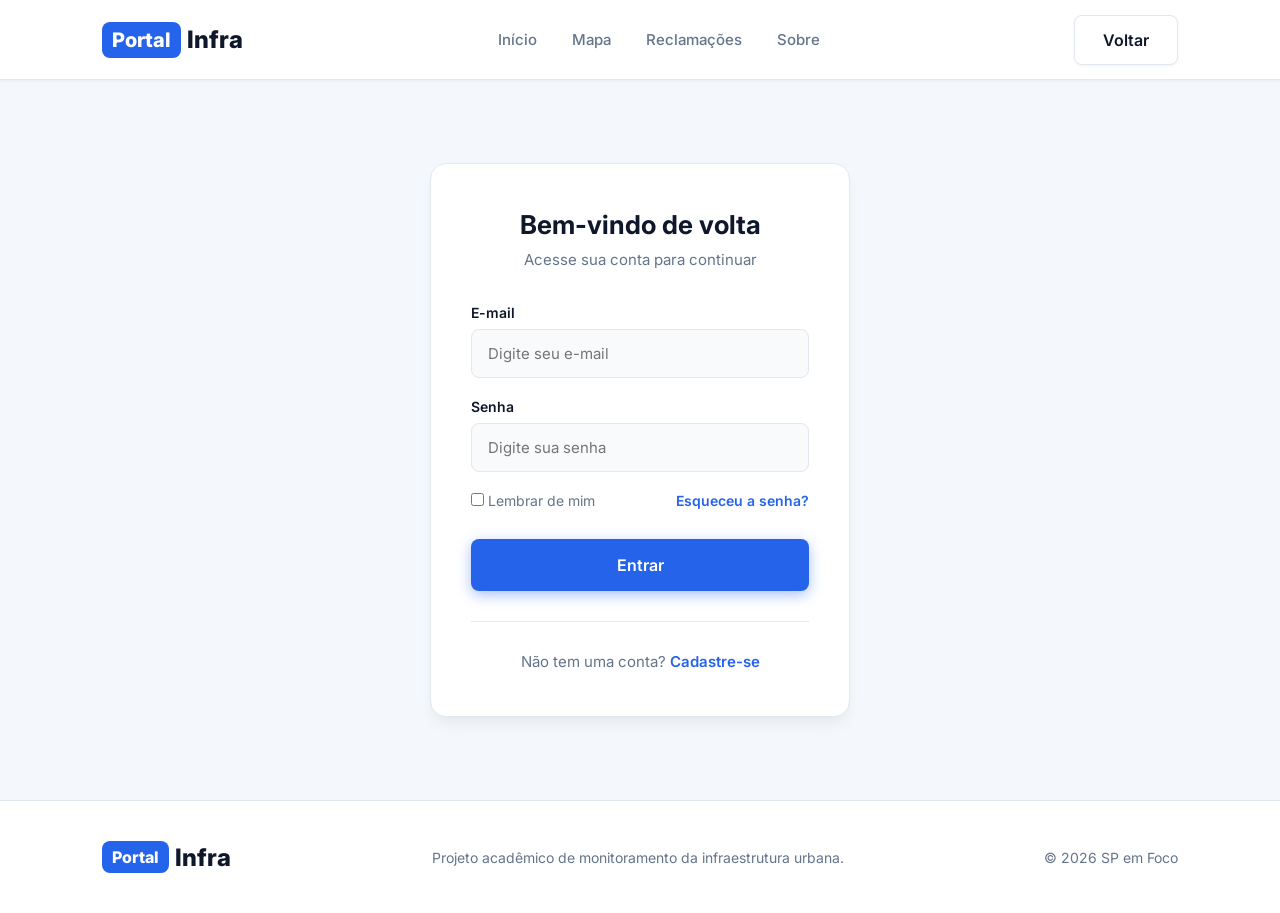
==== login.html @ 856a8494 "adiciona fonte inter e melhora de estrutura visual" ====
<!doctype html>
<html lang="pt-br">
  <head>
    <meta charset="UTF-8" />
    <meta name="viewport" content="width=device-width, initial-scale=1.0" />
    <title>Entrar - Portal Infra</title>

    <!-- Adicionando a fonte moderna Inter -->
    <link rel="preconnect" href="https://fonts.googleapis.com" />
    <link rel="preconnect" href="https://fonts.gstatic.com" crossorigin />
    <link
      href="https://fonts.googleapis.com/css2?family=Inter:wght@400;500;600;700;800&display=swap"
      rel="stylesheet"
    />

    <link rel="stylesheet" href="style.css" />
    <script src="https://code.jquery.com/jquery-3.6.0.min.js"></script>
    <script src="scriptlogin.js" defer></script>
  </head>
  <body>
    <!-- CABEÇALHO -->
    <header class="header">
      <div class="logo"><span>Portal</span> Infra</div>
      <nav>
        <a href="index.html">Início</a>
        <a href="#">Mapa</a>
        <a href="reclamacoes.html">Reclamações</a>
        <a href="#">Sobre</a>
      </nav>
      <!-- Botão Voltar (estilizado via CSS) -->
      <a href="index.html"><button class="btn-secondary">Voltar</button></a>
    </header>

    <!-- CONTEÚDO DE AUTENTICAÇÃO -->
    <main class="auth-page">
      <div class="auth-container">
        <!-- FORMULÁRIO DE LOGIN -->
        <div class="auth-card" id="form-login">
          <div class="auth-header">
            <h2>Bem-vindo de volta</h2>
            <p>Acesse sua conta para continuar</p>
          </div>

          <form action="#" method="POST" id="login-form">
            <div class="input-group">
              <label for="email">E-mail</label>
              <input
                type="email"
                id="email"
                name="email"
                placeholder="Digite seu e-mail"
                required
              />
            </div>

            <div class="input-group">
              <label for="senha">Senha</label>
              <input
                type="password"
                id="senha"
                name="senha"
                placeholder="Digite sua senha"
                required
              />
            </div>

            <div class="auth-options">
              <label>
                <input type="checkbox" name="lembrar" /> Lembrar de mim
              </label>
              <a
                href="#"
                class="forgot-password"
                onclick="
                  toggleAuth('recuperar');
                  return false;
                "
                >Esqueceu a senha?</a
              >
            </div>

            <button type="submit" class="btn-primary btn-full">Entrar</button>
          </form>

          <div class="auth-footer">
            Não tem uma conta?
            <button class="btn-link" onclick="toggleAuth('cadastro')">
              Cadastre-se
            </button>
          </div>
        </div>

        <!-- FORMULÁRIO DE CADASTRO -->
        <div class="auth-card" id="form-cadastro" style="display: none">
          <div class="auth-header">
            <h2>Crie sua conta</h2>
            <p>Junte-se a nós e ajude a melhorar a cidade</p>
          </div>

          <div id="area-verificacao" style="display: none">
            <div class="input-group">
              <label for="codigo_cad">Código de verificação</label>
              <input
                type="text"
                id="codigo_cad"
                maxlength="6"
                inputmode="numeric"
                placeholder="Digite o código recebido"
              />
            </div>

            <button
              type="submit"
              form="cadastro-form"
              id="btn-confirmar-cadastro"
              class="submit btn-primary btn-full"
            >
              Confirmar cadastro
            </button>
          </div>

          <form action="#" method="POST" id="cadastro-form">
            <div class="input-group">
              <label for="nome_cad">Nome completo</label>
              <input
                type="text"
                id="nome_cad"
                name="nome"
                placeholder="Digite seu nome"
                required
              />
            </div>

            <div class="input-group">
              <label for="email_cad">E-mail</label>
              <input
                type="email"
                id="email_cad"
                name="email"
                placeholder="Digite seu e-mail"
                required
              />
            </div>

            <div class="input-group">
              <label for="telefone_cad">Telefone</label>
              <input
                type="tel"
                id="telefone_cad"
                name="telefone"
                placeholder="(00) 00000-0000"
                maxlength="15"
                inputmode="numeric"
                autocomplete="tel-national"
                pattern="\(\d{2}\) \d{4,5}-\d{4}"
                title="Digite o DDD e o número, por exemplo (11) 98765-4321"
                required
              />
            </div>

            <div class="input-group">
              <label for="senha_cad">Senha</label>
              <input
                type="password"
                id="senha_cad"
                name="senha"
                placeholder="Crie uma senha"
                minlength="6"
                required
              />
            </div>

            <div class="input-group">
              <label for="cep_cad">CEP</label>
              <input
                type="text"
                id="cep_cad"
                name="cep"
                placeholder="00000-000"
                maxlength="9"
                inputmode="numeric"
                autocomplete="postal-code"
                required
              />
              <small id="cep-status"></small>
            </div>

            <div class="input-group">
              <label for="data_nasc">Data de Nascimento</label>
              <input
                type="date"
                id="data_nasc"
                name="dataNascimento"
                placeholder="Digite sua data de nascimento"
                required
              />
            </div>

            <div class="input-row">
              <div class="input-group">
                <label for="logradouro_cad">Rua</label>
                <input
                  type="text"
                  id="logradouro_cad"
                  name="logradouro"
                  placeholder="Rua / Avenida"
                  required
                />
              </div>
              <div class="input-group">
                <label for="numero_cad">Número</label>
                <input
                  type="text"
                  id="numero_cad"
                  name="numero"
                  placeholder="Nº"
                  required
                />
              </div>
            </div>

            <div class="input-group">
              <label for="complemento_cad">Complemento</label>
              <input
                type="text"
                id="complemento_cad"
                name="complemento"
                placeholder="Apto, bloco (opcional)"
              />
            </div>

            <div class="input-group">
              <label for="bairro_cad">Bairro</label>
              <input
                type="text"
                id="bairro_cad"
                name="bairro"
                placeholder="Bairro"
                required
              />
            </div>

            <div class="input-row">
              <div class="input-group">
                <label for="cidade_cad">Cidade</label>
                <input
                  type="text"
                  id="cidade_cad"
                  name="cidade"
                  placeholder="Cidade"
                  required
                />
              </div>
              <div class="input-group">
                <label for="uf_cad">UF</label>
                <input
                  type="text"
                  id="uf_cad"
                  name="uf"
                  placeholder="UF"
                  maxlength="2"
                  required
                />
              </div>
            </div>

            <button
              type="button"
              id="btn-enviar-codigo"
              class="submit btn-primary btn-full"
            >
              Enviar código
            </button>

            <div class="auth-footer">
              Já tem uma conta?
              <button
                type="button"
                class="btn-link"
                onclick="toggleAuth('login')"
              >
                Faça login
              </button>
            </div>
          </form>
        </div>

        <!-- FORMULÁRIO DE RECUPERAR SENHA -->
        <div class="auth-card" id="form-recuperar" style="display: none">
          <div class="auth-header">
            <h2>Recuperar senha</h2>
            <p>Digite seu e-mail para receber instruções de recuperação</p>
          </div>

          <form action="#" method="POST" id="recuperar-form">
            <div class="input-group">
              <label for="email_rec">E-mail cadastrado</label>
              <input
                type="email"
                id="email_rec"
                name="email"
                placeholder="Digite seu e-mail"
                required
              />
            </div>

            <button type="submit" class="submit btn-primary btn-full">
              Enviar instruções
            </button>
          </form>

          <div class="auth-footer">
            Lembrou sua senha?
            <button class="btn-link" onclick="toggleAuth('login')">
              Faça login
            </button>
          </div>
        </div>
      </div>
    </main>

    <!-- RODAPÉ -->
    <footer>
      <div class="logo"><span>Portal</span> Infra</div>
      <p>Projeto acadêmico de monitoramento da infraestrutura urbana.</p>
      <span>© 2026 SP em Foco</span>
    </footer>
  </body>
</html>
---- style.css ----
/* =========================
   VARIÁVEIS DE COR E ESTILO
========================= */
:root {
  --primary: #2563eb;
  --primary-hover: #1d4ed8;
  --bg-color: #f4f7fb;
  --white: #ffffff;
  --text-dark: #0f172a;
  --text-muted: #64748b;
  --border-light: #e2e8f0;

  --shadow-sm: 0 1px 3px rgba(0, 0, 0, 0.05);
  --shadow-md:
    0 4px 6px -1px rgba(0, 0, 0, 0.05), 0 2px 4px -1px rgba(0, 0, 0, 0.03);
  --shadow-lg:
    0 10px 15px -3px rgba(0, 0, 0, 0.05), 0 4px 6px -2px rgba(0, 0, 0, 0.025);

  --radius-sm: 8px;
  --radius-md: 12px;
  --radius-lg: 16px;
}

* {
  margin: 0;
  padding: 0;
  box-sizing: border-box;
}

body {
  font-family: "Inter", Arial, Helvetica, sans-serif;
  background: var(--bg-color);
  color: var(--text-dark);
  -webkit-font-smoothing: antialiased;
}

button {
  font-family: inherit;
  cursor: pointer;
  border: none;
  transition: all 0.2s ease;
}

a {
  text-decoration: none;
  color: inherit;
}

/* =========================
   HEADER
========================= */
.header {
  height: 80px;
  background: var(--white);
  display: flex;
  align-items: center;
  justify-content: space-between;
  padding: 0 8%;
  border-bottom: 1px solid var(--border-light);
  box-shadow: var(--shadow-sm);
  position: sticky;
  top: 0;
  z-index: 100;
}

.logo {
  font-size: 24px;
  font-weight: 800;
  color: var(--text-dark);
  display: flex;
  align-items: center;
}

.logo span {
  background: var(--primary);
  color: var(--white);
  padding: 6px 10px;
  border-radius: var(--radius-sm);
  margin-right: 6px;
  font-size: 20px;
}

nav {
  display: flex;
  gap: 35px;
}

nav a {
  color: var(--text-muted);
  font-size: 15px;
  font-weight: 500;
  transition: 0.2s;
  position: relative;
}

nav a:hover,
nav .active {
  color: var(--primary);
}

nav .active::after {
  content: "";
  position: absolute;
  bottom: -30px;
  left: 0;
  width: 100%;
  height: 3px;
  background: var(--primary);
  border-radius: 3px 3px 0 0;
}

.btn-login {
  background: var(--primary);
  color: var(--white);
  padding: 10px 24px;
  border-radius: var(--radius-sm);
  font-weight: 600;
  font-size: 15px;
}

.btn-login:hover {
  background: var(--primary-hover);
  transform: translateY(-1px);
  box-shadow: var(--shadow-md);
}

/* =========================
   HERO
========================= */
.hero {
  background: linear-gradient(to bottom, #ffffff, #f8fafc);
  padding: 85px 8% 85px;
  border-bottom: 1px solid var(--border-light);
}

.hero-text {
  max-width: 650px;
}

.tag,
.small-title {
  font-size: 13px;
  font-weight: 700;
  letter-spacing: 1.5px;
  color: var(--primary);
  text-transform: uppercase;
}

.hero h1 {
  font-size: 56px;
  font-weight: 800;
  line-height: 1.15;
  color: var(--text-dark);
  margin: 16px 0 20px;
}

.hero h1 strong {
  display: block;
  color: var(--primary);
}

.hero p {
  color: var(--text-muted);
  font-size: 18px;
  line-height: 1.6;
  max-width: 540px;
}

.hero-buttons {
  display: flex;
  gap: 16px;
  margin-top: 32px;
}

.btn-primary {
  background: var(--primary);
  color: var(--white);
  padding: 14px 28px;
  border-radius: var(--radius-sm);
  font-weight: 600;
  font-size: 16px;
  box-shadow: 0 4px 14px 0 rgba(37, 99, 235, 0.39);
}

.btn-primary:hover {
  background: var(--primary-hover);
  transform: translateY(-2px);
}

.btn-secondary {
  background: var(--white);
  color: var(--text-dark);
  padding: 14px 28px;
  border-radius: var(--radius-sm);
  font-weight: 600;
  font-size: 16px;
  border: 1px solid var(--border-light);
  box-shadow: var(--shadow-sm);
}

.btn-secondary:hover {
  background: #f8fafc;
  transform: translateY(-2px);
}

/* =========================
   ESTATÍSTICAS (OS 3 CARDS)
========================= */
.stats {
  padding: 0 8%;
  margin-top: -40px; /* Sobe os cards em cima do Hero */
  margin-bottom: 40px;
  display: grid;
  grid-template-columns: repeat(3, 1fr);
  gap: 24px;
  position: relative;
  z-index: 10;
}

.stat-card {
  background: var(--white);
  border: 1px solid var(--border-light);
  border-radius: var(--radius-lg);
  padding: 24px;
  display: flex;
  align-items: center;
  gap: 20px;
  box-shadow: var(--shadow-md);
  transition: 0.3s ease;
}

.stat-card:hover {
  transform: translateY(-5px);
  box-shadow: var(--shadow-lg);
}

.stat-card span {
  color: var(--text-muted);
  font-size: 14px;
  font-weight: 500;
}

.stat-card h2 {
  font-size: 28px;
  font-weight: 700;
  margin-top: 4px;
}

.red-recl,
.analise-yel,
.resolvidas-gre {
  display: flex;
  width: 55px;
  height: 55px;
  justify-content: center;
  align-items: center;
  border-radius: 50%;
  font-weight: 800;
  font-size: 22px;
  flex-shrink: 0;
}

.red-recl {
  background: #fee2e2;
  color: #ef4444;
}
.analise-yel {
  background: #fef3c7;
  color: #f59e0b;
}
.resolvidas-gre {
  background: #dcfce7;
  color: #10b981;
}

/* =========================
   TÍTULOS E SEÇÕES
========================= */
.map-section,
.complaints {
  padding: 20px 8% 60px;
}

.section-title {
  display: flex;
  justify-content: space-between;
  align-items: flex-end;
  margin-bottom: 24px;
}

.section-title h2 {
  font-size: 28px;
  font-weight: 700;
  margin-top: 6px;
}

.see-map {
  background: transparent;
  color: var(--primary);
  font-weight: 600;
  font-size: 15px;
}

.see-map:hover {
  text-decoration: underline;
}

/* =========================
   MAPA
========================= */
.map {
  display: flex;
  height: 450px;
  border-radius: var(--radius-lg);
  position: relative;
  overflow: hidden;
  border: 1px solid var(--border-light);
  background-color: #e2e8f0;
  align-items: center;
  justify-content: center;
  box-shadow: var(--shadow-md);
}

/* =========================
   LEGENDA
========================= */
.legend {
  display: flex;
  gap: 30px;
  padding: 20px 5px;
  color: var(--text-muted);
  font-size: 14px;
  font-weight: 500;
  flex-wrap: wrap; /* Evita que estoure a tela */
}

.legend div {
  display: flex;
  align-items: center;
  gap: 8px;
}

.legend-dot {
  width: 12px;
  height: 12px;
  border-radius: 50%;
}

.red-dot {
  background: #ef4444;
}
.yellow-dot {
  background: #f59e0b;
}
.green-dot {
  background: #10b981;
}
.blue-dot {
  background: var(--primary);
}

/* =========================
   RECLAMAÇÕES
========================= */
.complaint-list {
  display: flex;
  flex-direction: column;
  gap: 16px;
}

.complaint {
  background: var(--white);
  border: 1px solid var(--border-light);
  border-radius: var(--radius-md);
  padding: 20px 24px;
  display: flex;
  align-items: center;
  gap: 20px;
  box-shadow: var(--shadow-sm);
  transition: 0.3s ease;
  position: relative;
}

.complaint:hover {
  box-shadow: var(--shadow-md);
  transform: translateY(-2px);
}

.complaint-info {
  flex: 1;
}

.complaint-info h3 {
  font-size: 18px;
  font-weight: 600;
  margin-bottom: 6px;
  color: var(--text-dark);
}

.complaint-info p {
  font-size: 15px;
  color: var(--text-muted);
}

.date {
  font-size: 13px;
  color: #94a3b8;
  display: block;
  margin-top: 6px;
  font-weight: 500;
}

.status {
  padding: 8px 16px;
  border-radius: 20px;
  font-size: 13px;
  font-weight: 700;
  text-transform: uppercase;
  letter-spacing: 0.5px;
}

.pending {
  background: #fee2e2;
  color: #dc2626;
}
.analysis {
  background: #fef3c7;
  color: #d97706;
}
.resolved {
  background: #dcfce7;
  color: #16a34a;
}

.arrow {
  background: transparent;
  font-size: 24px;
  color: #cbd5e1;
}

.complaint:hover .arrow {
  color: var(--primary);
  transform: translateX(4px);
}

/* =========================
   CTA (Chamada de Ação)
========================= */
.cta {
  margin: 20px 8% 80px;
  padding: 50px;
  border-radius: var(--radius-lg);
  background: linear-gradient(135deg, var(--primary) 0%, #1e40af 100%);
  color: var(--white);
  display: flex;
  align-items: center;
  justify-content: space-between;
  box-shadow: 0 15px 30px -10px rgba(37, 99, 235, 0.4);
}

.cta h2 {
  font-size: 32px;
  font-weight: 700;
  margin-bottom: 12px;
}

.cta p {
  color: #e0e7ff;
  font-size: 16px;
  line-height: 1.5;
  max-width: 500px;
}

.cta .btn-primary {
  background: var(--white);
  color: var(--primary);
}

.cta .btn-primary:hover {
  background: #f8fafc;
  box-shadow: 0 4px 15px rgba(255, 255, 255, 0.3);
}

/* =========================
   FOOTER
========================= */
footer {
  background: var(--white);
  border-top: 1px solid var(--border-light);
  padding: 40px 8%;
  display: flex;
  align-items: center;
  justify-content: space-between;
  color: var(--text-muted);
  font-size: 14px;
}

footer .logo span {
  font-size: 16px;
}

/* =========================
   PÁGINAS DE AUTH / USER MENU
========================= */
.auth-page {
  display: flex;
  align-items: center;
  justify-content: center;
  min-height: calc(100vh - 80px - 100px);
  padding: 60px 5%;
  background: var(--bg-color);
}
.auth-container {
  width: 100%;
  max-width: 420px;
}
#cadastro-form .auth-container {
  max-width: 720px;
}
.auth-card {
  background: var(--white);
  border: 1px solid var(--border-light);
  border-radius: var(--radius-lg);
  padding: 45px 40px;
  box-shadow: var(--shadow-lg);
}
.auth-header {
  text-align: center;
  margin-bottom: 35px;
}
.auth-header h2 {
  font-size: 26px;
  font-weight: 700;
  color: var(--text-dark);
  margin-bottom: 10px;
}
.auth-header p {
  font-size: 15px;
  color: var(--text-muted);
}
.input-group {
  margin-bottom: 20px;
  display: flex;
  flex-direction: column;
}
.input-group label {
  font-size: 14px;
  font-weight: 600;
  color: var(--text-dark);
  margin-bottom: 8px;
}
.input-group input {
  font-family: inherit;
  padding: 14px 16px;
  font-size: 15px;
  border: 1px solid var(--border-light);
  border-radius: var(--radius-sm);
  outline: none;
  transition: 0.2s;
  background: #f8fafc;
}
.input-group input:focus {
  border-color: var(--primary);
  background: var(--white);
  box-shadow: 0 0 0 4px rgba(37, 99, 235, 0.15);
}
.auth-options {
  display: flex;
  justify-content: space-between;
  align-items: center;
  font-size: 14px;
  margin-bottom: 30px;
  color: var(--text-muted);
}
.forgot-password {
  color: var(--primary);
  font-weight: 600;
}
.btn-full {
  width: 100%;
  font-size: 16px;
  padding: 16px;
  border-radius: var(--radius-sm);
}
.auth-footer {
  text-align: center;
  margin-top: 30px;
  font-size: 15px;
  color: var(--text-muted);
  border-top: 1px solid var(--border-light);
  padding-top: 30px;
}
.btn-link {
  background: none;
  color: var(--primary);
  font-weight: 600;
  font-size: 15px;
  padding: 0;
}
.btn-link:hover {
  text-decoration: underline;
}
.input-row {
  display: flex;
  gap: 16px;
}
.input-row .input-group {
  flex: 1;
  min-width: 0;
}
.input-row .input-group:last-child {
  flex: 0 0 120px;
}
#cep-status {
  display: block;
  min-height: 1em;
  margin-top: 6px;
  font-size: 0.85rem;
  color: var(--text-muted);
}
#cep-status[data-erro] {
  color: #ef4444;
}
#form-login,
#form-recuperar,
#area-verificacao {
  max-width: 420px;
  margin: 0 auto;
}
#form-cadastro {
  padding: 40px;
}
#cadastro-form {
  display: grid;
  grid-template-columns: 1fr 1fr;
  column-gap: 20px;
}
#cadastro-form > .input-group:first-child,
#cadastro-form > .input-group:nth-child(2),
#btn-enviar-codigo {
  grid-column: 1 / -1;
}

.user-menu {
  position: relative;
}
.user-menu-btn {
  display: flex;
  align-items: center;
  gap: 10px;
  padding: 10px 16px;
  border: 1px solid var(--border-light);
  border-radius: var(--radius-sm);
  background: var(--white);
  color: var(--text-dark);
  font-size: 14px;
  font-weight: 600;
  cursor: pointer;
  transition: 0.2s;
}
.user-menu-btn:hover {
  background: #f8fafc;
  border-color: #cbd5e1;
}
.seta-menu {
  font-size: 10px;
  color: var(--text-muted);
}
.user-dropdown {
  position: absolute;
  top: calc(100% + 10px);
  right: 0;
  z-index: 1000;
  width: 220px;
  padding: 8px;
  background: var(--white);
  border: 1px solid var(--border-light);
  border-radius: var(--radius-md);
  box-shadow: var(--shadow-lg);
}
.user-dropdown[hidden] {
  display: none;
}
.user-dropdown a,
.user-dropdown button {
  display: block;
  width: 100%;
  padding: 12px 16px;
  border: none;
  border-radius: 6px;
  background: transparent;
  color: var(--text-dark);
  font: inherit;
  font-size: 14px;
  font-weight: 500;
  text-align: left;
  cursor: pointer;
  transition: 0.2s;
}
.user-dropdown a:hover {
  background: #f1f5f9;
  color: var(--primary);
}
.user-dropdown button {
  color: #ef4444;
  border-top: 1px solid var(--border-light);
  border-radius: 0 0 6px 6px;
  margin-top: 4px;
}
.user-dropdown button:hover {
  background: #fef2f2;
}

/* =========================
   RESPONSIVIDADE (MOBILE)
========================= */
@media (max-width: 850px) {
  /* Header & Hero */
  .header {
    padding: 0 5%;
  }
  nav {
    display: none;
  }

  .hero {
    padding: 50px 5% 70px;
    text-align: center;
  }
  .hero-text {
    margin: 0 auto;
    display: flex;
    flex-direction: column;
    align-items: center;
  }
  .hero h1 {
    font-size: 40px;
  }

  /* Botões adaptados para o celular */
  .hero-buttons {
    flex-direction: column;
    width: 100%;
  }
  .btn-primary,
  .btn-secondary {
    width: 100%;
    text-align: center;
  }

  /* CARDS: Ajuste das laterais e empilhamento */
  .stats {
    padding: 0 6%;
    grid-template-columns: 1fr;
    margin-top: -30px;
    gap: 16px;
  }

  /* Seções internas */
  .map-section,
  .complaints {
    padding: 20px 5% 40px;
  }
  .section-title {
    flex-direction: column;
    align-items: flex-start;
    gap: 12px;
  }
  .see-map {
    align-self: flex-start;
  }
  .map {
    height: 320px;
  }

  /* Reclamações Inteligentes com Grid */
  .complaint {
    display: grid;
    grid-template-columns: auto 1fr;
    grid-template-rows: auto auto;
    gap: 12px 15px;
    align-items: center;
  }

  .complaint > div:first-child {
    grid-column: 1;
    grid-row: 1;
  }
  .complaint-info {
    grid-column: 2;
    grid-row: 1;
  }

  .status {
    grid-column: 1 / -1;
    grid-row: 2;
    width: fit-content;
  }

  .arrow {
    position: absolute;
    right: 20px;
    bottom: 20px;
  }

  /* CTA Inferior */
  .cta {
    margin: 20px 5% 40px;
    padding: 40px 25px;
    flex-direction: column;
    text-align: center;
    gap: 20px;
  }
  .cta .btn-primary {
    width: 100%;
  }

  footer {
    flex-direction: column;
    gap: 15px;
    text-align: center;
  }
}

@media (max-width: 600px) {
  /* Telas ainda menores (Formulários) */
  #cadastro-form {
    grid-template-columns: 1fr;
  }
  .auth-card {
    padding: 30px 20px;
  }
  .input-row {
    flex-direction: column;
    gap: 0;
  }
  .input-row .input-group:last-child {
    flex: 1;
  }
}
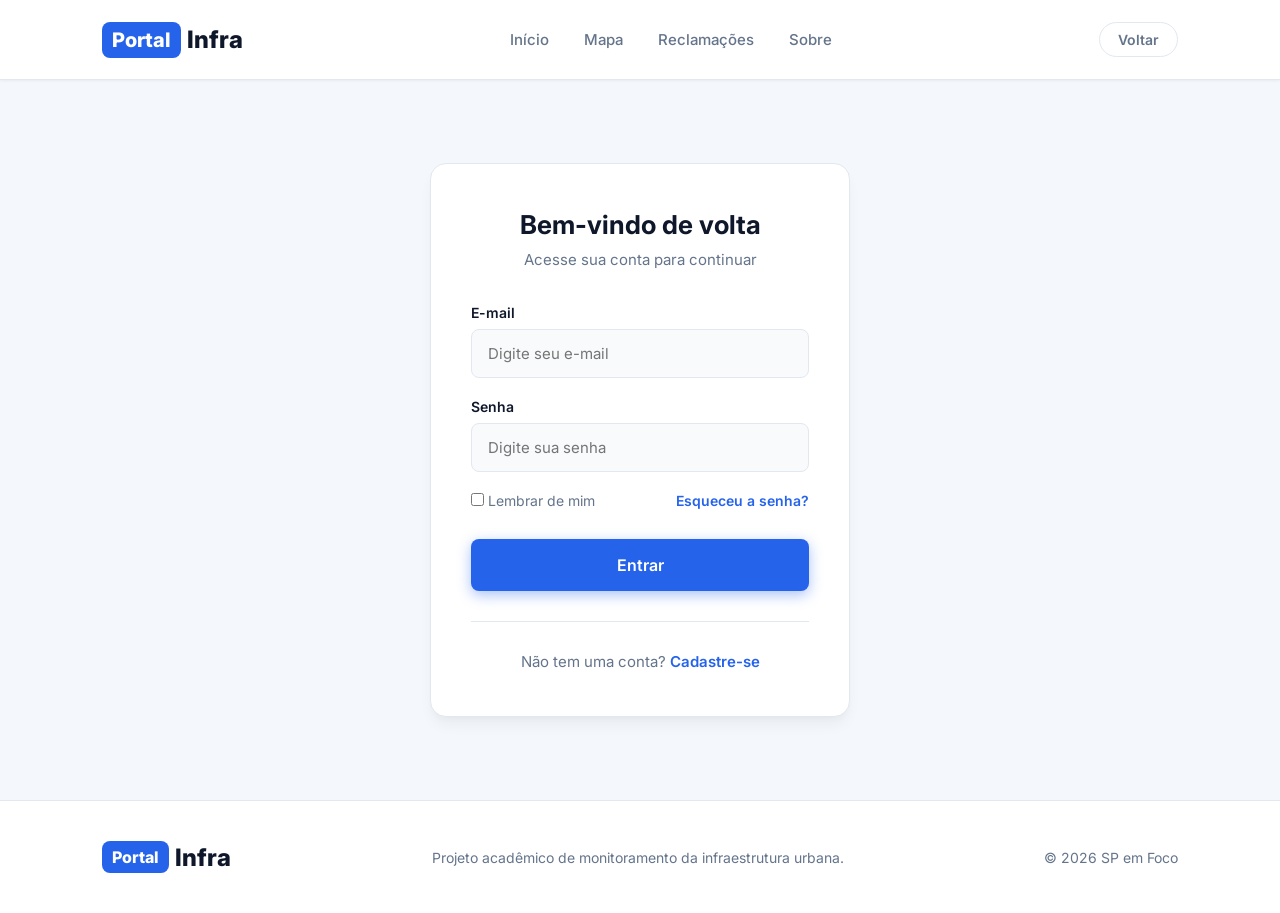
==== commit dc880c4e: "talvez alteração mais radical do sistema loucura" ====
--- a/login.html
+++ b/login.html
@@ -16,6 +16,8 @@
     <link rel="stylesheet" href="style.css" />
     <script src="https://code.jquery.com/jquery-3.6.0.min.js"></script>
     <script src="scriptlogin.js" defer></script>
+
+
   </head>
   <body>
     <!-- CABEÇALHO -->
--- a/style.css
+++ b/style.css
@@ -512,11 +512,36 @@
 }
 .auth-container {
   width: 100%;
+  max-width: 720px; /* Aumentado para o grid de cadastro caber perfeitamente */
+  margin: 0 auto;
+}
+
+/* O Login e Recuperar continuam pequenos e centralizados */
+#form-login,
+#form-recuperar,
+#area-verificacao {
   max-width: 420px;
-}
-#cadastro-form .auth-container {
-  max-width: 720px;
-}
+  margin: 0 auto;
+}
+
+#form-cadastro {
+  padding: 40px;
+}
+
+#cadastro-form {
+  display: grid;
+  grid-template-columns: 1fr 1fr;
+  column-gap: 20px;
+}
+
+/* Elementos do cadastro que ocupam a linha inteira (as duas colunas) */
+#cadastro-form > .input-group:first-child,
+#cadastro-form > .input-group:nth-child(2),
+#btn-enviar-codigo,
+#cadastro-form .auth-footer {
+  grid-column: 1 / -1;
+}
+
 .auth-card {
   background: var(--white);
   border: 1px solid var(--border-light);
@@ -550,6 +575,7 @@
   margin-bottom: 8px;
 }
 .input-group input {
+  width: 100%;
   font-family: inherit;
   padding: 14px 16px;
   font-size: 15px;
@@ -632,7 +658,7 @@
 }
 #cadastro-form {
   display: grid;
-  grid-template-columns: 1fr 1fr;
+  grid-template-columns: minmax(0, 1fr) minmax(0, 1fr);
   column-gap: 20px;
 }
 #cadastro-form > .input-group:first-child,
@@ -838,3 +864,27 @@
     flex: 1;
   }
 }
+
+/* =========================
+   AJUSTE DO BOTÃO VOLTAR (NAVBAR) - GLOBAL
+========================= */
+.header .btn-secondary {
+  background: transparent;
+  color: var(--text-muted);
+  padding: 8px 18px;
+  font-size: 14px;
+  font-weight: 600;
+  border: 1px solid var(--border-light);
+  border-radius: 20px;
+  box-shadow: none;
+  transition: 0.2s ease;
+  display: flex;
+  align-items: center;
+}
+
+.header .btn-secondary:hover {
+  background: #f1f5f9;
+  color: var(--primary);
+  border-color: #cbd5e1;
+  transform: translateY(0);
+}
